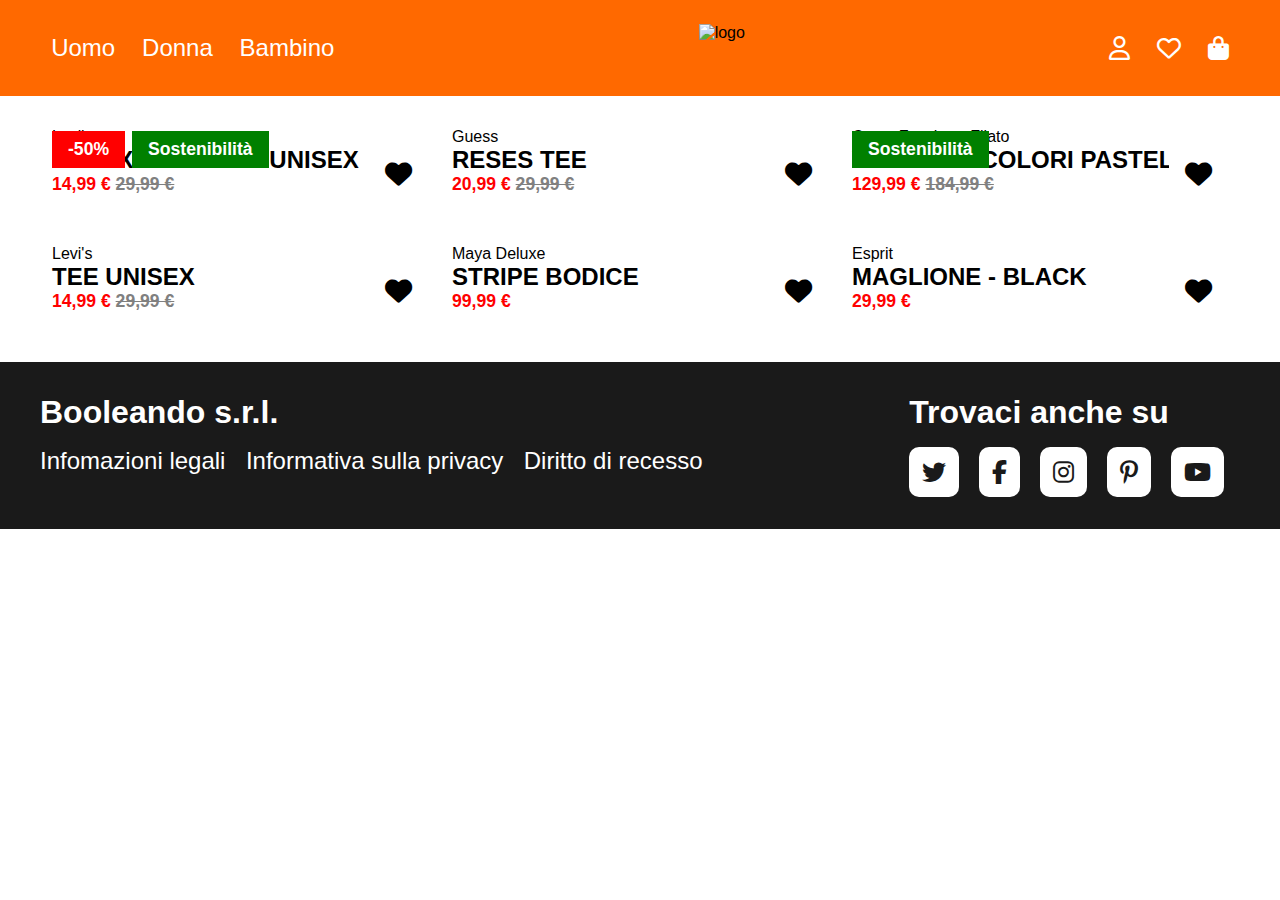
==== Bonus/index.html @ 3fb24f1a "add bonus" ====
<!DOCTYPE html>
<html lang="en">
<head>
    <meta charset="UTF-8">
    <meta http-equiv="X-UA-Compatible" content="IE=edge">
    <meta name="viewport" content="width=device-width, initial-scale=1.0">
    <link rel="stylesheet" href="https://cdnjs.cloudflare.com/ajax/libs/font-awesome/6.3.0/css/all.min.css">
    <style>@import url('https://fonts.cdnfonts.com/css/whitney-2');</style>
    <link rel="stylesheet" href="assets/style.css">
    <title>Booleando</title>
</head>
<body>

    <header>
        <nav>
            <div class="box container">
                <div class="gender">
                   <a href="#">Uomo</a>
                   <a href="#">Donna</a>
                   <a href="#">Bambino</a>
                </div>
                <img class="logo" src="img/boolean-logo.png" alt="logo">
                <div class="icons">
                    <i class="fa-regular fa-user"></i>
                    <i class="fa-regular fa-heart"></i>
                    <i class="fa-solid fa-bag-shopping"></i>
                </div>
            </div>
        </nav>
    </header>

    <main>
        <div class="cards container">

            <div class="card">

                <span class="prefered"><i class="fa-solid fa-heart"></i></span>

                <img src="img/1.webp" alt="">

                <span class="discount">-50%</span>
                <span class="sus">Sostenibilità</span>

                <span class="brand">Levi's</s></span>
                <span class="model">RELAXED FIT TEE UNISEX</span>
                <span class="price">14,99 € <span class="prc-discount">29,99 €</span></span>

            </div>
            <div class="card">

                <span class="prefered"><i class="fa-solid fa-heart"></i></span>

                <img src="img/2.webp" alt="">

                <span class="discount">-30%</span>

                <span class="brand">Guess</s></span>
                <span class="model">RESES TEE</span>
                <span class="price">20,99 € <span class="prc-discount">29,99 €</span></span>

            </div>
            <div class="card">

                <span class="prefered"><i class="fa-solid fa-heart"></i></span>

                <img src="img/3.webp" alt="">

                <span class="discount">-30%</span>

                <span class="brand">Come Zucchero Filato</s></span>
                <span class="model">VOGLIA DI COLORI PASTELLO</span>
                <span class="price">129,99 € <span class="prc-discount">184,99 €</span></span>

            </div>
            <div class="card">

                <span class="prefered"><i class="fa-solid fa-heart"></i></span>

                <img src="img/4.webp" alt="">

                <span class="discount">-50%</span>
                <span class="sus">Sostenibilità</span>

                <span class="brand">Levi's</s></span>
                <span class="model">TEE UNISEX</span>
                <span class="price">14,99 € <span class="prc-discount">29,99 €</span></span>

            </div>
            <div class="card">

                <span class="prefered"><i class="fa-solid fa-heart"></i></span>

                <img src="img/5.webp" alt="">

                <span class="brand">Maya Deluxe</s></span>
                <span class="model">STRIPE BODICE</span>
                <span class="price">99,99 €</span>

            </div>
            <div class="card">

                <span class="prefered"><i class="fa-solid fa-heart"></i></span>

                <img src="img/6.webp" alt="">

                <span class="sus" style="left: 0;">Sostenibilità</span>

                <span class="brand">Esprit</s></span>
                <span class="model">MAGLIONE - BLACK</span>
                <span class="price">29,99 €</span>

            </div>

           

        </div>
    </main>

    <footer>
        <div class="boxf container">
            <div class="info">
                <h4>Booleando s.r.l.</h4>
                <span>
                    <a class="info-links" href="#">Infomazioni legali</a>
                    <a class="info-links" href="#">Informativa sulla privacy</a>
                    <a class="info-links" href="#">Diritto di recesso</a>
                </span>
            </div>
            <div class="ext-links">
                <h4>Trovaci anche su</h4>
                <div class="social-links">
                    <i class="fa-brands fa-twitter"></i>
                    <i class="fa-brands fa-facebook-f"></i>
                    <i class="fa-brands fa-instagram"></i>
                    <i class="fa-brands fa-pinterest-p"></i>
                    <i class="fa-brands fa-youtube"></i>
                </div>
            </div>
        </div>
    </footer>
</body>
</html>
---- Bonus/assets/style.css ----
* {
    margin: 0;
    padding: 0;
    box-sizing: border-box;
}

body {
    margin-top: 8rem;
    font-family: 'Whitney', sans-serif;
}

.container {
    max-width: 1200px;
    margin-inline: auto;
}

header {
    position: fixed;
    top: 0;
    left: 0;
    right: 0;
    z-index: 2;
}

nav {
    background-color: #FF6900;
    height: 6rem;
    width: 100%;

}

.box {
    height: 6rem;
    display: flex;
    justify-content: space-between;
    align-items: center;
}

/* .gender {
    color: white;
    font-size: 1.5em;
} */

.gender > * {
    text-decoration: none;
    color: white;
    font-size: 1.5em;
    padding-inline: .7rem;
}

.logo {
    height: 3em;
}

.icons > * {
    font-size: 1.5em;
    color: white;
    padding-inline: .7rem;
}

/* main */

.cards {
    display: flex;
    flex-wrap: wrap;
    justify-content: center;
}

.card {
    margin-inline: 12px;
    margin-bottom: 50px;
    display: flex;
    flex-direction: column;
    flex: 0 1 auto;
    position: relative;
    width: calc( 100% / 3 - 24px);
}  

.prefered {
    font-size: 1.7rem;
    background-color: white;
    padding: 1rem;
    position: absolute;
    right: 0;
    top: 15px;
}

.card img {
    height: 100%;
}

.discount {
    background-color: red;
    color: white;
    font-weight: 700;
    font-size: 1.1rem;
    padding: 0.5rem 1rem;
    position: absolute;
    bottom: 9rem;
    left: 0;
}

.sus {
    background-color: green;
    color: white;
    font-weight: 700;
    font-size: 1.1rem;
    padding: 0.5rem 1rem;
    position: absolute;
    bottom: 9rem;
    left: 5rem;
}

.brand {
    font-size: 1rem;
}

.model {
    font-size: 1.5rem;
    font-weight: 600;

}

.price {
    color: red;
    font-size: 1.1rem;
    font-weight: bold;
}

.prc-discount{
    color: grey;
    text-decoration: line-through;
}

/* footer */


footer {
    background-color: #1A1A1A;
    /* height: 5rem; */
}

.boxf {
    padding-top: 2rem;
    padding-bottom: 2rem;
    display: flex;
    justify-content: space-between;
}

h4 {
    color: white;
    font-size: 2rem;
    margin-bottom: 1rem;
}

.info-links {
    font-size: 1.5rem;
    text-decoration: none;
    color: white;
    margin-right: 1rem;
}

.social-links > i {
    color: #1A1A1A;
    background-color: white;
    font-size: 1.5rem;
    margin-right: 1rem;
    padding: 0.8rem;
    border-radius: 10px;
}
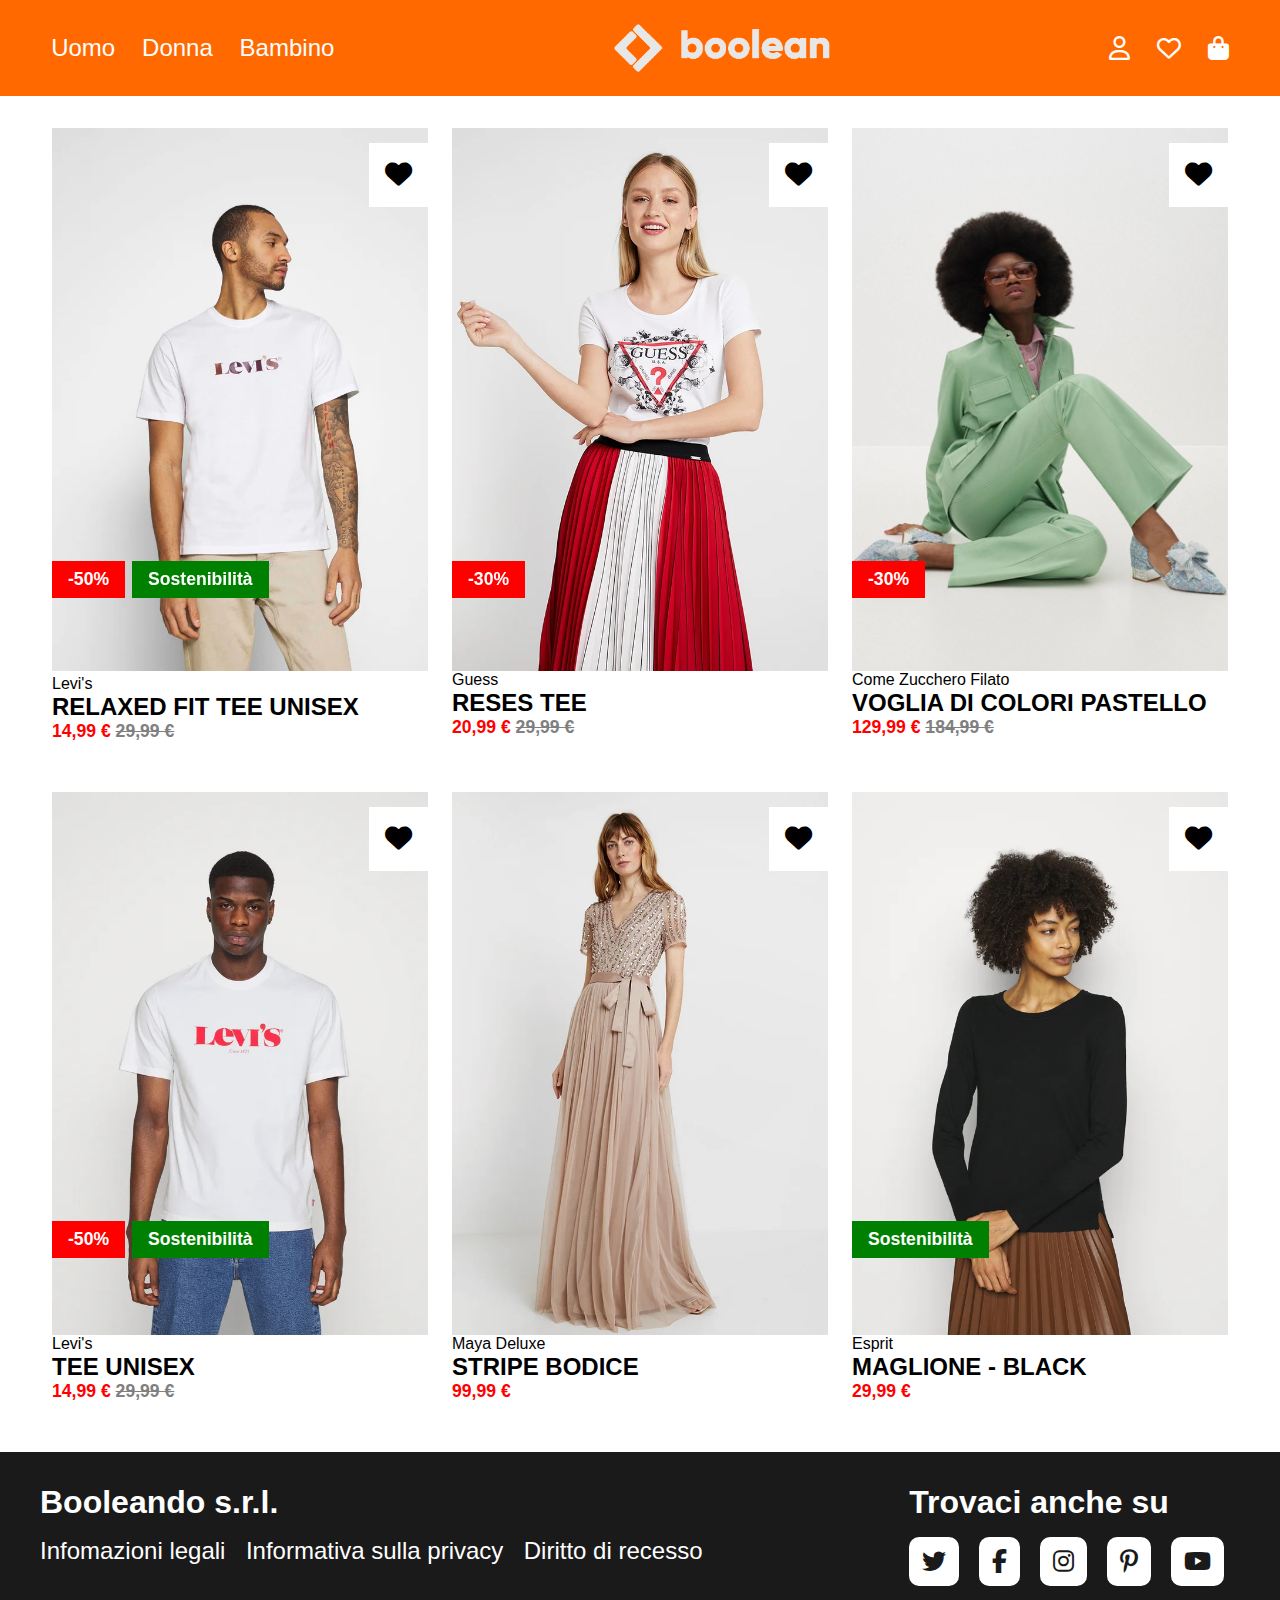
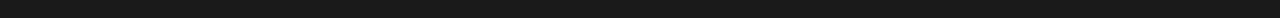
==== commit 5382adb2: "add hover 1st card" ====
--- a/Bonus/index.html
+++ b/Bonus/index.html
@@ -19,7 +19,9 @@
                    <a href="#">Donna</a>
                    <a href="#">Bambino</a>
                 </div>
+
                 <img class="logo" src="img/boolean-logo.png" alt="logo">
+
                 <div class="icons">
                     <i class="fa-regular fa-user"></i>
                     <i class="fa-regular fa-heart"></i>
@@ -34,12 +36,13 @@
 
             <div class="card">
 
-                <span class="prefered"><i class="fa-solid fa-heart"></i></span>
-
-                <img src="img/1.webp" alt="">
-
-                <span class="discount">-50%</span>
-                <span class="sus">Sostenibilità</span>
+                <div class="photo">
+                    <span class="prefered"><i class="fa-solid fa-heart"></i></span>
+                    <img class="image1" src="img/1.webp" alt="">
+                    <img class="image2" src="img/1b.webp" alt="">
+                    <span class="discount">-50%</span>
+                    <span class="sus">Sostenibilità</span>
+                </div>
 
                 <span class="brand">Levi's</s></span>
                 <span class="model">RELAXED FIT TEE UNISEX</span>
--- a/Bonus/assets/style.css
+++ b/Bonus/assets/style.css
@@ -36,10 +36,6 @@
     align-items: center;
 }
 
-/* .gender {
-    color: white;
-    font-size: 1.5em;
-} */
 
 .gender > * {
     text-decoration: none;
@@ -50,6 +46,10 @@
 
 .logo {
     height: 3em;
+}
+
+.logo:hover {
+    cursor: pointer;
 }
 
 .icons > * {
@@ -76,18 +76,45 @@
     width: calc( 100% / 3 - 24px);
 }  
 
+.card img:hover {
+    cursor: pointer;
+    opacity: 100%;
+}
+
 .prefered {
     font-size: 1.7rem;
     background-color: white;
     padding: 1rem;
     position: absolute;
+    z-index: 3;
     right: 0;
     top: 15px;
 }
 
-.card img {
-    height: 100%;
-}
+.prefered:hover {
+    cursor: pointer;
+    color: red;
+}
+
+
+.image1 {
+    position: relative;
+    z-index: 1;
+    width: 100%;
+}
+
+.image2 {
+    position: absolute;
+    left: 0;
+    top: 0;
+    z-index: 0;
+    width: 100%;
+}
+
+.photo:hover .image2 {
+    z-index: 2;
+}
+
 
 .discount {
     background-color: red;
@@ -98,6 +125,7 @@
     position: absolute;
     bottom: 9rem;
     left: 0;
+    z-index: 2;
 }
 
 .sus {
@@ -109,6 +137,7 @@
     position: absolute;
     bottom: 9rem;
     left: 5rem;
+    z-index: 2;
 }
 
 .brand {
@@ -169,3 +198,7 @@
     border-radius: 10px;
 }
 
+.social-links > i:hover {
+    cursor: pointer;
+    text-shadow: 2px white;
+}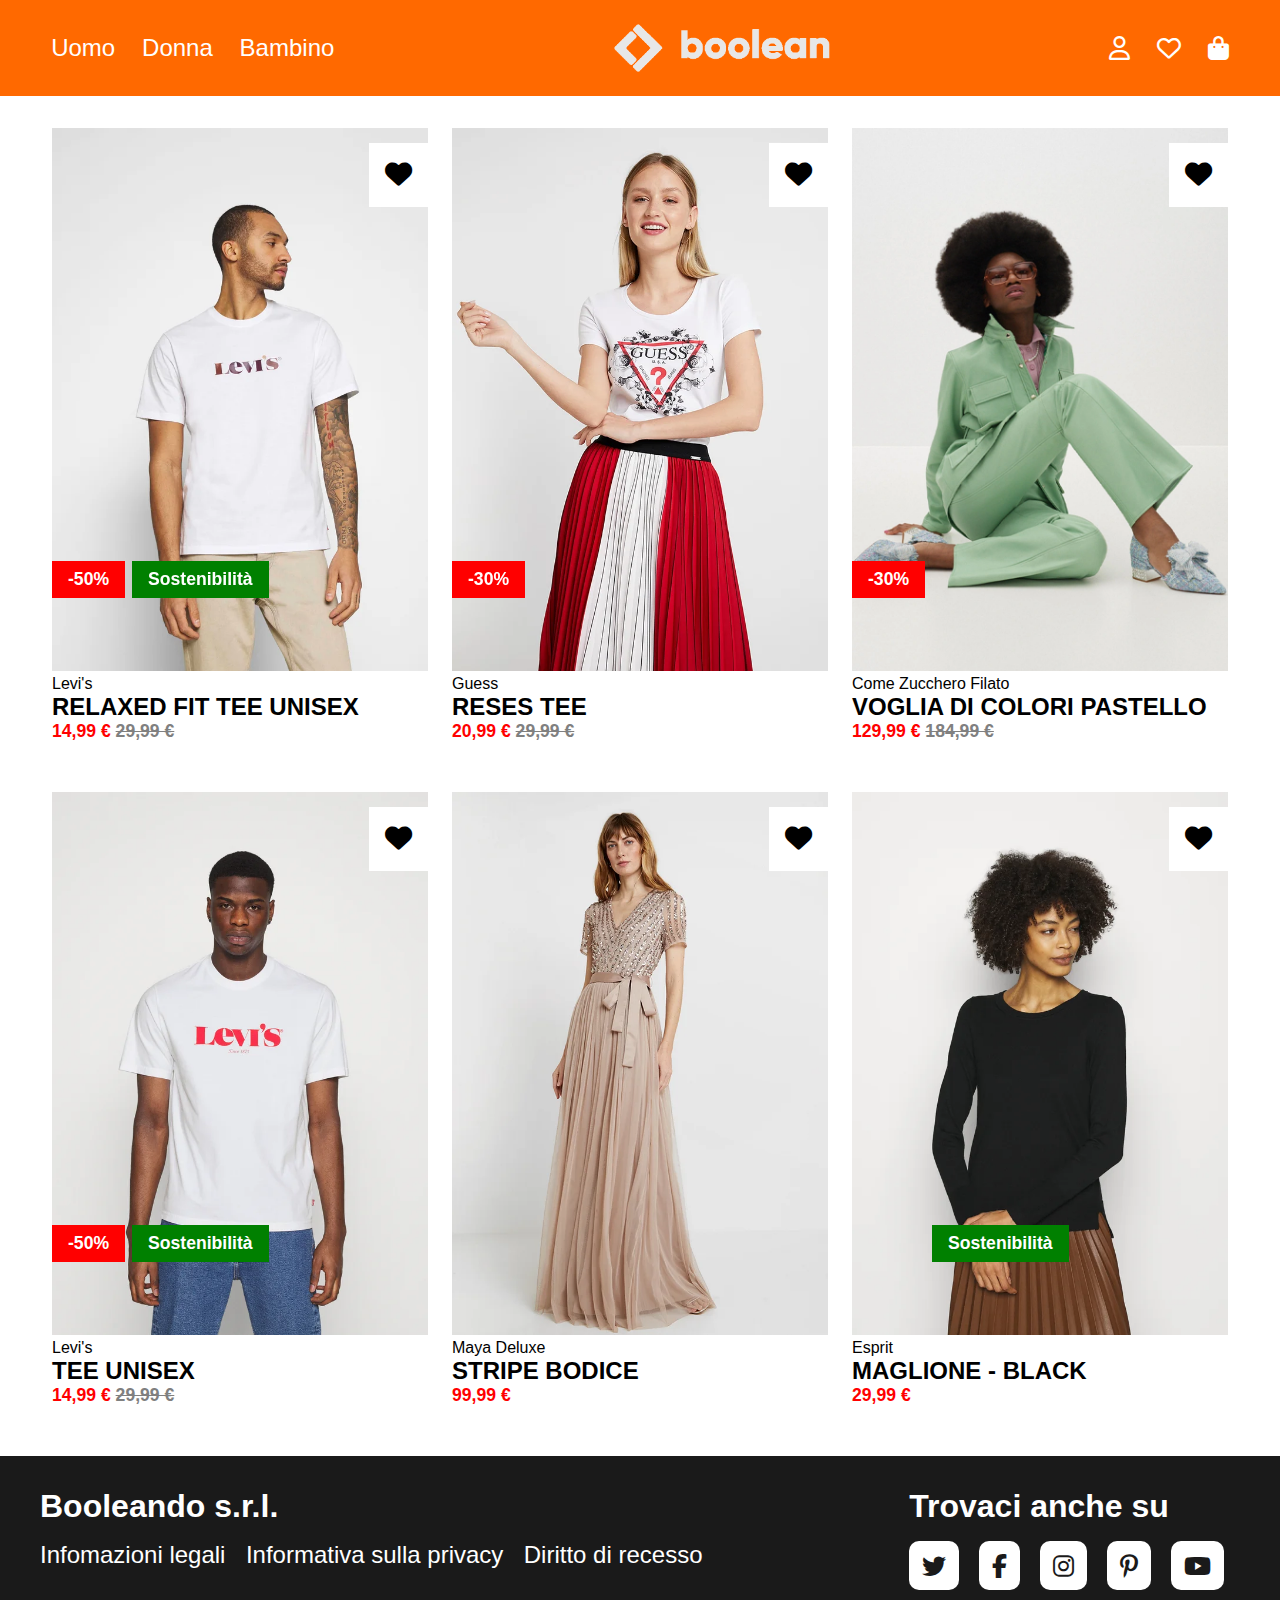
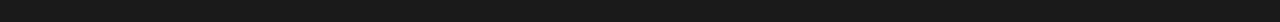
==== commit 1867da77: "add hover all cards" ====
--- a/Bonus/index.html
+++ b/Bonus/index.html
@@ -51,11 +51,12 @@
             </div>
             <div class="card">
 
-                <span class="prefered"><i class="fa-solid fa-heart"></i></span>
-
-                <img src="img/2.webp" alt="">
-
-                <span class="discount">-30%</span>
+                <div class="photo">
+                    <span class="prefered"><i class="fa-solid fa-heart"></i></span>
+                    <img class="image1" src="img/2.webp" alt="">
+                    <img class="image2" src="img/2b.webp" alt="">
+                    <span class="discount">-30%</span>
+                </div>
 
                 <span class="brand">Guess</s></span>
                 <span class="model">RESES TEE</span>
@@ -64,11 +65,12 @@
             </div>
             <div class="card">
 
-                <span class="prefered"><i class="fa-solid fa-heart"></i></span>
-
-                <img src="img/3.webp" alt="">
-
-                <span class="discount">-30%</span>
+                <div class="photo">
+                    <span class="prefered"><i class="fa-solid fa-heart"></i></span>
+                    <img class="image1" src="img/3.webp" alt="">
+                    <img class="image2" src="img/3b.webp" alt="">
+                    <span class="discount">-30%</span>
+                </div>
 
                 <span class="brand">Come Zucchero Filato</s></span>
                 <span class="model">VOGLIA DI COLORI PASTELLO</span>
@@ -77,12 +79,13 @@
             </div>
             <div class="card">
 
-                <span class="prefered"><i class="fa-solid fa-heart"></i></span>
-
-                <img src="img/4.webp" alt="">
-
-                <span class="discount">-50%</span>
-                <span class="sus">Sostenibilità</span>
+                <div class="photo">
+                    <span class="prefered"><i class="fa-solid fa-heart"></i></span>
+                    <img class="image1" src="img/4.webp" alt="">
+                    <img class="image2" src="img/4b.webp" alt="">
+                    <span class="discount">-50%</span>
+                    <span class="sus">Sostenibilità</span>
+                </div>
 
                 <span class="brand">Levi's</s></span>
                 <span class="model">TEE UNISEX</span>
@@ -91,9 +94,11 @@
             </div>
             <div class="card">
 
-                <span class="prefered"><i class="fa-solid fa-heart"></i></span>
-
-                <img src="img/5.webp" alt="">
+                <div class="photo">
+                    <span class="prefered"><i class="fa-solid fa-heart"></i></span>
+                    <img class="image1" src="img/5.webp" alt="">
+                    <img class="image2" src="img/5b.webp" alt="">
+                </div>
 
                 <span class="brand">Maya Deluxe</s></span>
                 <span class="model">STRIPE BODICE</span>
@@ -101,12 +106,13 @@
 
             </div>
             <div class="card">
-
-                <span class="prefered"><i class="fa-solid fa-heart"></i></span>
-
-                <img src="img/6.webp" alt="">
-
-                <span class="sus" style="left: 0;">Sostenibilità</span>
+                
+                <div class="photo">
+                    <span class="prefered"><i class="fa-solid fa-heart"></i></span>
+                    <img class="image1" src="img/6.webp" alt="">
+                    <img class="image2" src="img/6b.webp" alt="">
+                    <span class="sus">Sostenibilità</span>
+                </div>
 
                 <span class="brand">Esprit</s></span>
                 <span class="model">MAGLIONE - BLACK</span>
